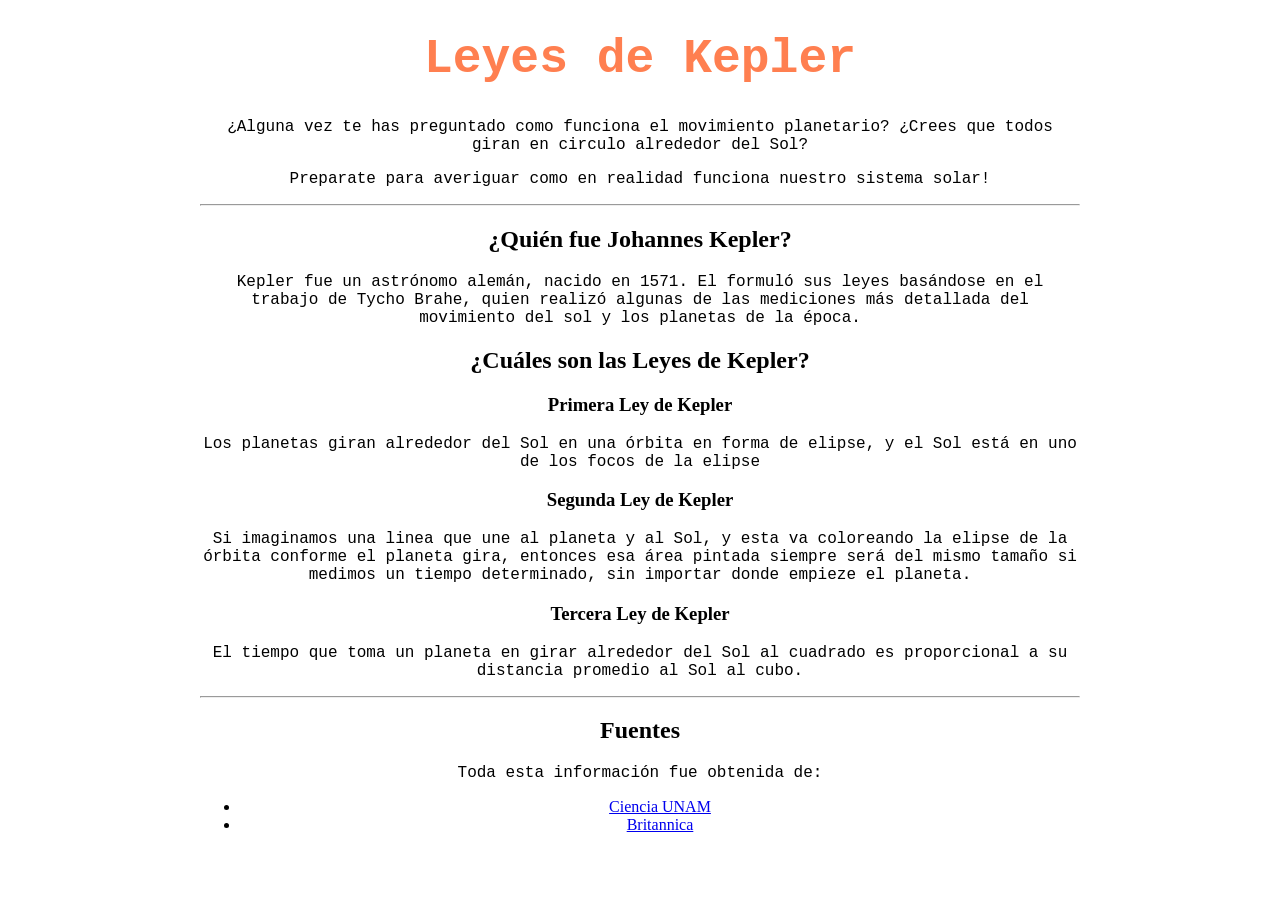
==== index.html @ fdb9a575 "Rename WebPage.html to index.html Cambio nombre para poder implementar la página con Github Pages" ====
<!-- using WGLMakie, JSServe
WGLMakie.activate!() -->
<!DOCTYPE html>
<html lang="esp">
    <head>
        <title>Leyes de Kepler</title>
        <link rel="stylesheet" href="styles.css">
        <style>
            body {
                margin: auto 200px;
                margin-top: auto;
                color:black;
                border: 2px;
                padding: auto;
                text-align: center;
            }

            h1 {
                color:coral;
                font-size: 300%;
                text-align: center;
            }

            p {
                color:black;
                font-size: medium;
                text-align: center;
            }
        </style>
    </head>

    <body>
        <h1>Leyes de Kepler</h1>
        <p> ¿Alguna vez te has preguntado como funciona el movimiento planetario? ¿Crees que todos giran en circulo alrededor del Sol? </p>
        <p> Preparate para averiguar como en realidad funciona nuestro sistema solar!</p>
        <hr>
        <h2> ¿Quién fue Johannes Kepler? </h2>
            <p> Kepler fue un astrónomo alemán, nacido en 1571. El formuló sus leyes basándose en el trabajo de Tycho Brahe, 
                quien realizó algunas de las mediciones más detallada del movimiento del sol y los planetas de la época. 
                
            </p>
        <h2> ¿Cuáles son las Leyes de Kepler? </h2>
            <h3> Primera Ley de Kepler </h3>
                <p> Los planetas giran alrededor del Sol en una órbita en forma de elipse, y el Sol está en uno de los focos de la elipse </p>
            <h3> Segunda Ley de Kepler </h3>
                <p> Si imaginamos una linea que une al planeta y al Sol, y esta va coloreando la elipse de la órbita conforme el planeta gira, 
                entonces esa área pintada siempre será del mismo tamaño si medimos un tiempo determinado, sin importar donde empieze el planeta. </p>
            <h3> Tercera Ley de Kepler </h3>
            <p> El tiempo que toma un planeta en girar alrededor del Sol al cuadrado es proporcional a su distancia promedio al Sol al cubo. </p>
        <hr>
        <h2 text-align:left> Fuentes </h2>
            <p> Toda esta información fue obtenida de: </p>
                <ul>
                    <li> <a href = "https://ciencia.unam.mx/leer/1184/johannes-kepler-y-las-leyes-del-movimiento-planetario"> Ciencia UNAM </a></li>
                    <li> <a href = "https://www.britannica.com/biography/Johannes-Kepler"> Britannica </a> </li>
                </ul>
        </body>
</html>
---- styles.css ----
body {
    color:burlywood;
    border: 2px;
    padding: auto;
}

h1 {
    color:coral;
    font-family: 'Courier New', Courier, monospace;
    font-size: large;
}

p {
    color:black;
    font-family: 'Courier New', Courier, monospace;
    font-size: medium;
}
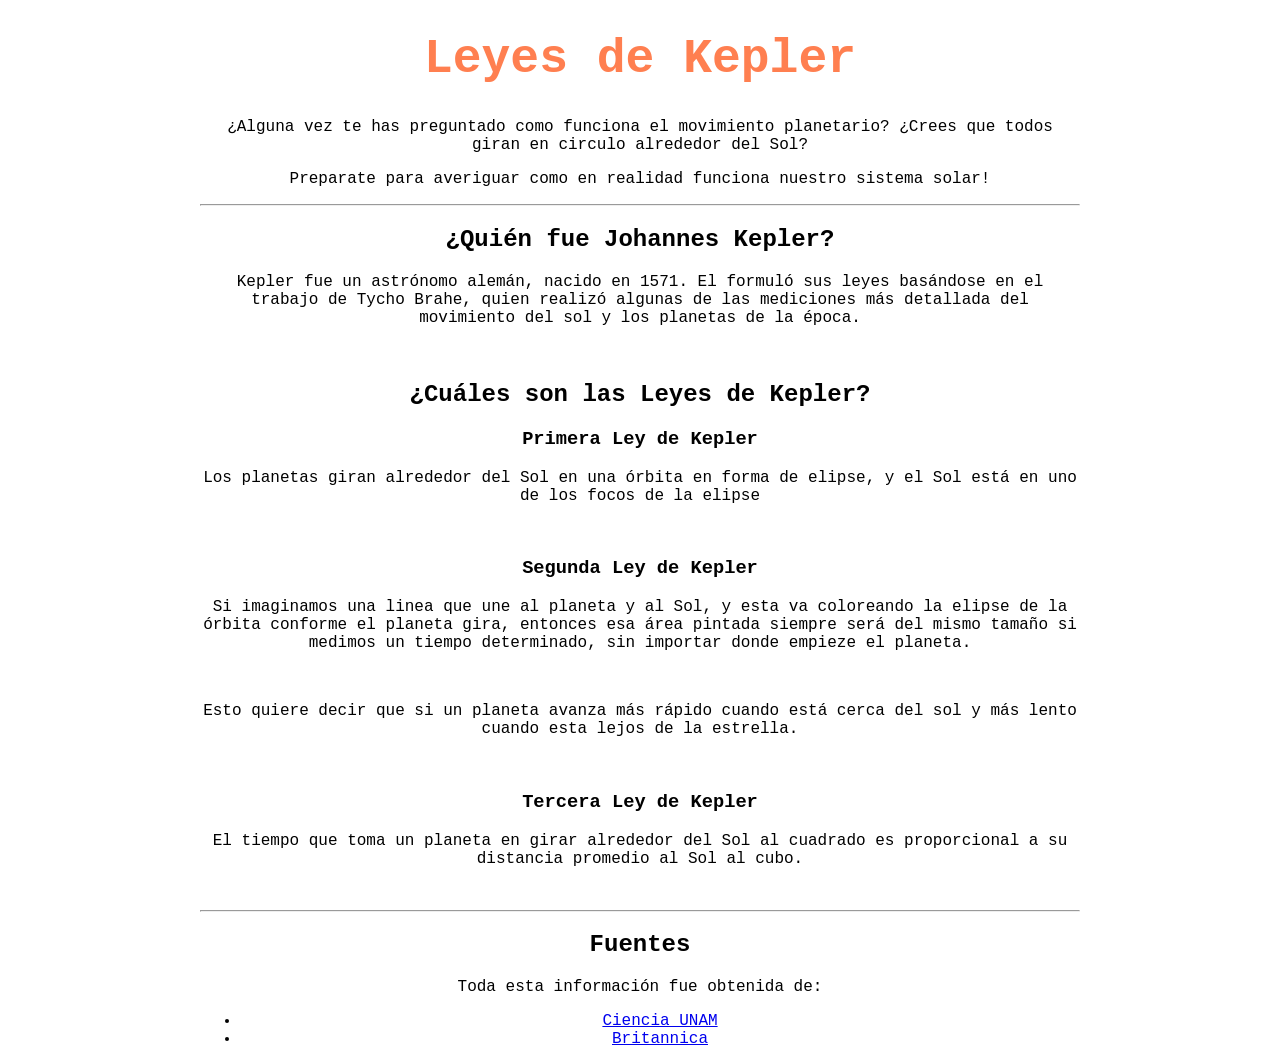
==== commit 34636e54: "Corrigo código para añadir imágenes" ====
--- a/index.html
+++ b/index.html
@@ -26,6 +26,10 @@
                 font-size: medium;
                 text-align: center;
             }
+            title {
+                margin: auto;
+
+            }
         </style>
     </head>
 
@@ -36,17 +40,24 @@
         <hr>
         <h2> ¿Quién fue Johannes Kepler? </h2>
             <p> Kepler fue un astrónomo alemán, nacido en 1571. El formuló sus leyes basándose en el trabajo de Tycho Brahe, 
-                quien realizó algunas de las mediciones más detallada del movimiento del sol y los planetas de la época. 
-                
+                quien realizó algunas de las mediciones más detallada del movimiento del sol y los planetas de la época.     
             </p>
+            <img source="Web-Kepler/imagenes/kepler.png">
         <h2> ¿Cuáles son las Leyes de Kepler? </h2>
             <h3> Primera Ley de Kepler </h3>
                 <p> Los planetas giran alrededor del Sol en una órbita en forma de elipse, y el Sol está en uno de los focos de la elipse </p>
+                <img source="Web-Kepler/imagenes/ley1.png">
+                <img source="Web-Kepler/imagenes/sep1.png">
             <h3> Segunda Ley de Kepler </h3>
                 <p> Si imaginamos una linea que une al planeta y al Sol, y esta va coloreando la elipse de la órbita conforme el planeta gira, 
                 entonces esa área pintada siempre será del mismo tamaño si medimos un tiempo determinado, sin importar donde empieze el planeta. </p>
+                <img source="Web-Kepler/imagenes/ley2.png">
+                <p> Esto quiere decir que si un planeta avanza más rápido cuando está cerca del sol y más lento cuando esta lejos de la estrella. </p>
+                <img source="Web-Kepler/imagenes/sep2.png">
             <h3> Tercera Ley de Kepler </h3>
             <p> El tiempo que toma un planeta en girar alrededor del Sol al cuadrado es proporcional a su distancia promedio al Sol al cubo. </p>
+            <img source="Web-Kepler/imagenes/ley3.png">
+            <img source="Web-Kepler/imagenes/sep3.png">
         <hr>
         <h2 text-align:left> Fuentes </h2>
             <p> Toda esta información fue obtenida de: </p>
--- a/styles.css
+++ b/styles.css
@@ -2,6 +2,7 @@
     color:burlywood;
     border: 2px;
     padding: auto;
+    font-family: 'Courier New', Courier, monospace;
 }
 
 h1 {
@@ -14,4 +15,7 @@
     color:black;
     font-family: 'Courier New', Courier, monospace;
     font-size: medium;
+}
+title {
+    font-family: 'Courier New', Courier, monospace;
 }
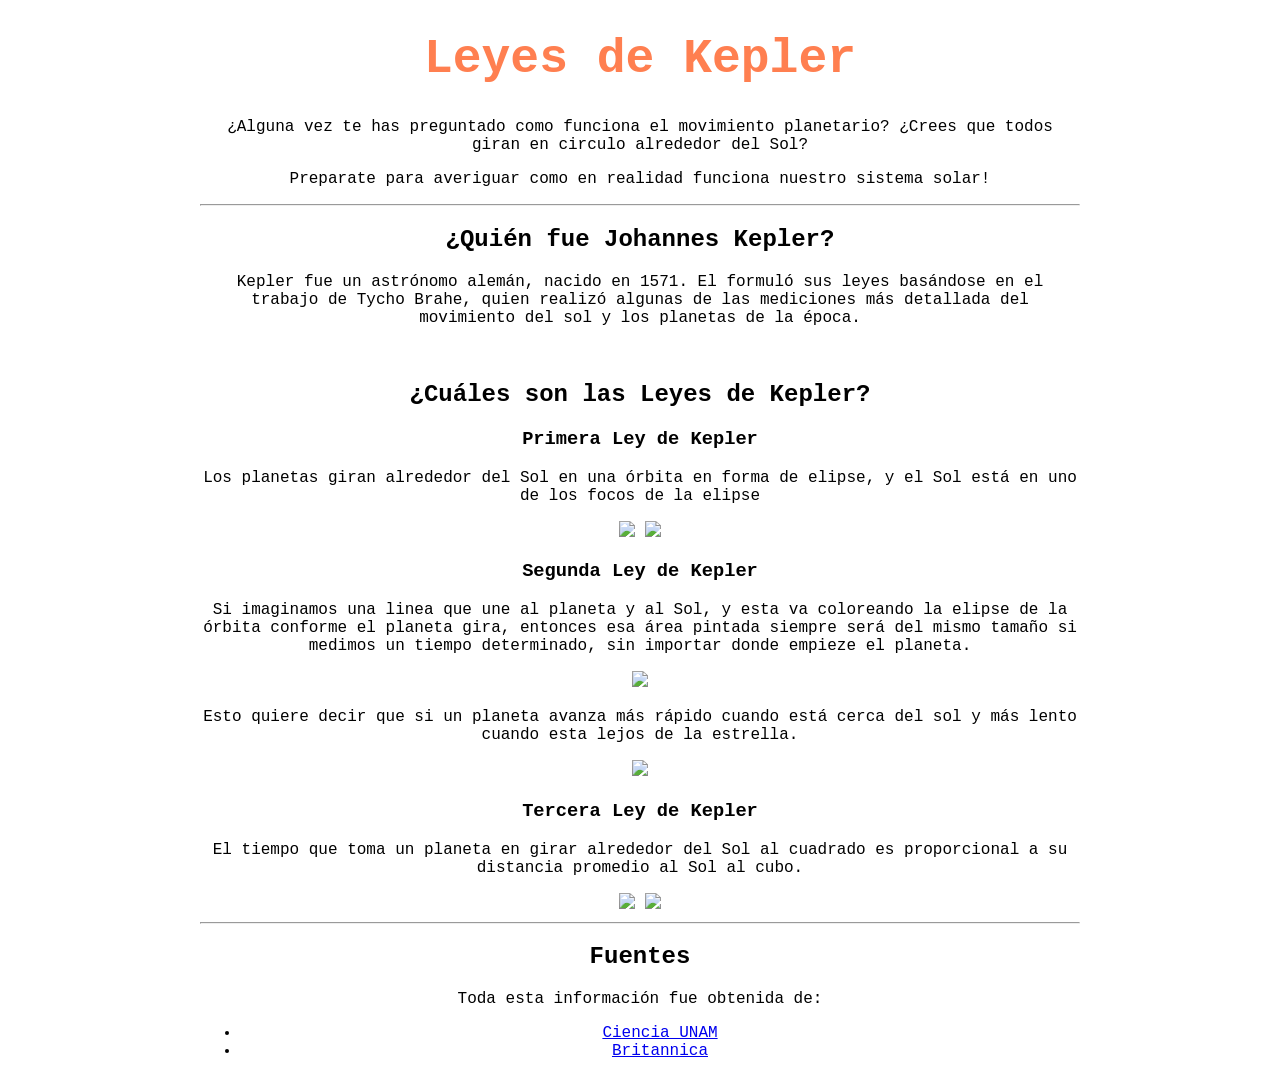
==== commit df14f4a3: "Update index.html" ====
--- a/index.html
+++ b/index.html
@@ -46,18 +46,18 @@
         <h2> ¿Cuáles son las Leyes de Kepler? </h2>
             <h3> Primera Ley de Kepler </h3>
                 <p> Los planetas giran alrededor del Sol en una órbita en forma de elipse, y el Sol está en uno de los focos de la elipse </p>
-                <img source="Web-Kepler/imagenes/ley1.png">
-                <img source="Web-Kepler/imagenes/sep1.png">
+                <img src="Web-Kepler/imagenes/ley1.png">
+                <img src="Web-Kepler/imagenes/sep1.png">
             <h3> Segunda Ley de Kepler </h3>
                 <p> Si imaginamos una linea que une al planeta y al Sol, y esta va coloreando la elipse de la órbita conforme el planeta gira, 
                 entonces esa área pintada siempre será del mismo tamaño si medimos un tiempo determinado, sin importar donde empieze el planeta. </p>
-                <img source="Web-Kepler/imagenes/ley2.png">
+                <img src="Web-Kepler/imagenes/ley2.png">
                 <p> Esto quiere decir que si un planeta avanza más rápido cuando está cerca del sol y más lento cuando esta lejos de la estrella. </p>
-                <img source="Web-Kepler/imagenes/sep2.png">
+                <img src="Web-Kepler/imagenes/sep2.png">
             <h3> Tercera Ley de Kepler </h3>
             <p> El tiempo que toma un planeta en girar alrededor del Sol al cuadrado es proporcional a su distancia promedio al Sol al cubo. </p>
-            <img source="Web-Kepler/imagenes/ley3.png">
-            <img source="Web-Kepler/imagenes/sep3.png">
+            <img src="Web-Kepler/imagenes/ley3.png">
+            <img src="Web-Kepler/imagenes/sep3.png">
         <hr>
         <h2 text-align:left> Fuentes </h2>
             <p> Toda esta información fue obtenida de: </p>
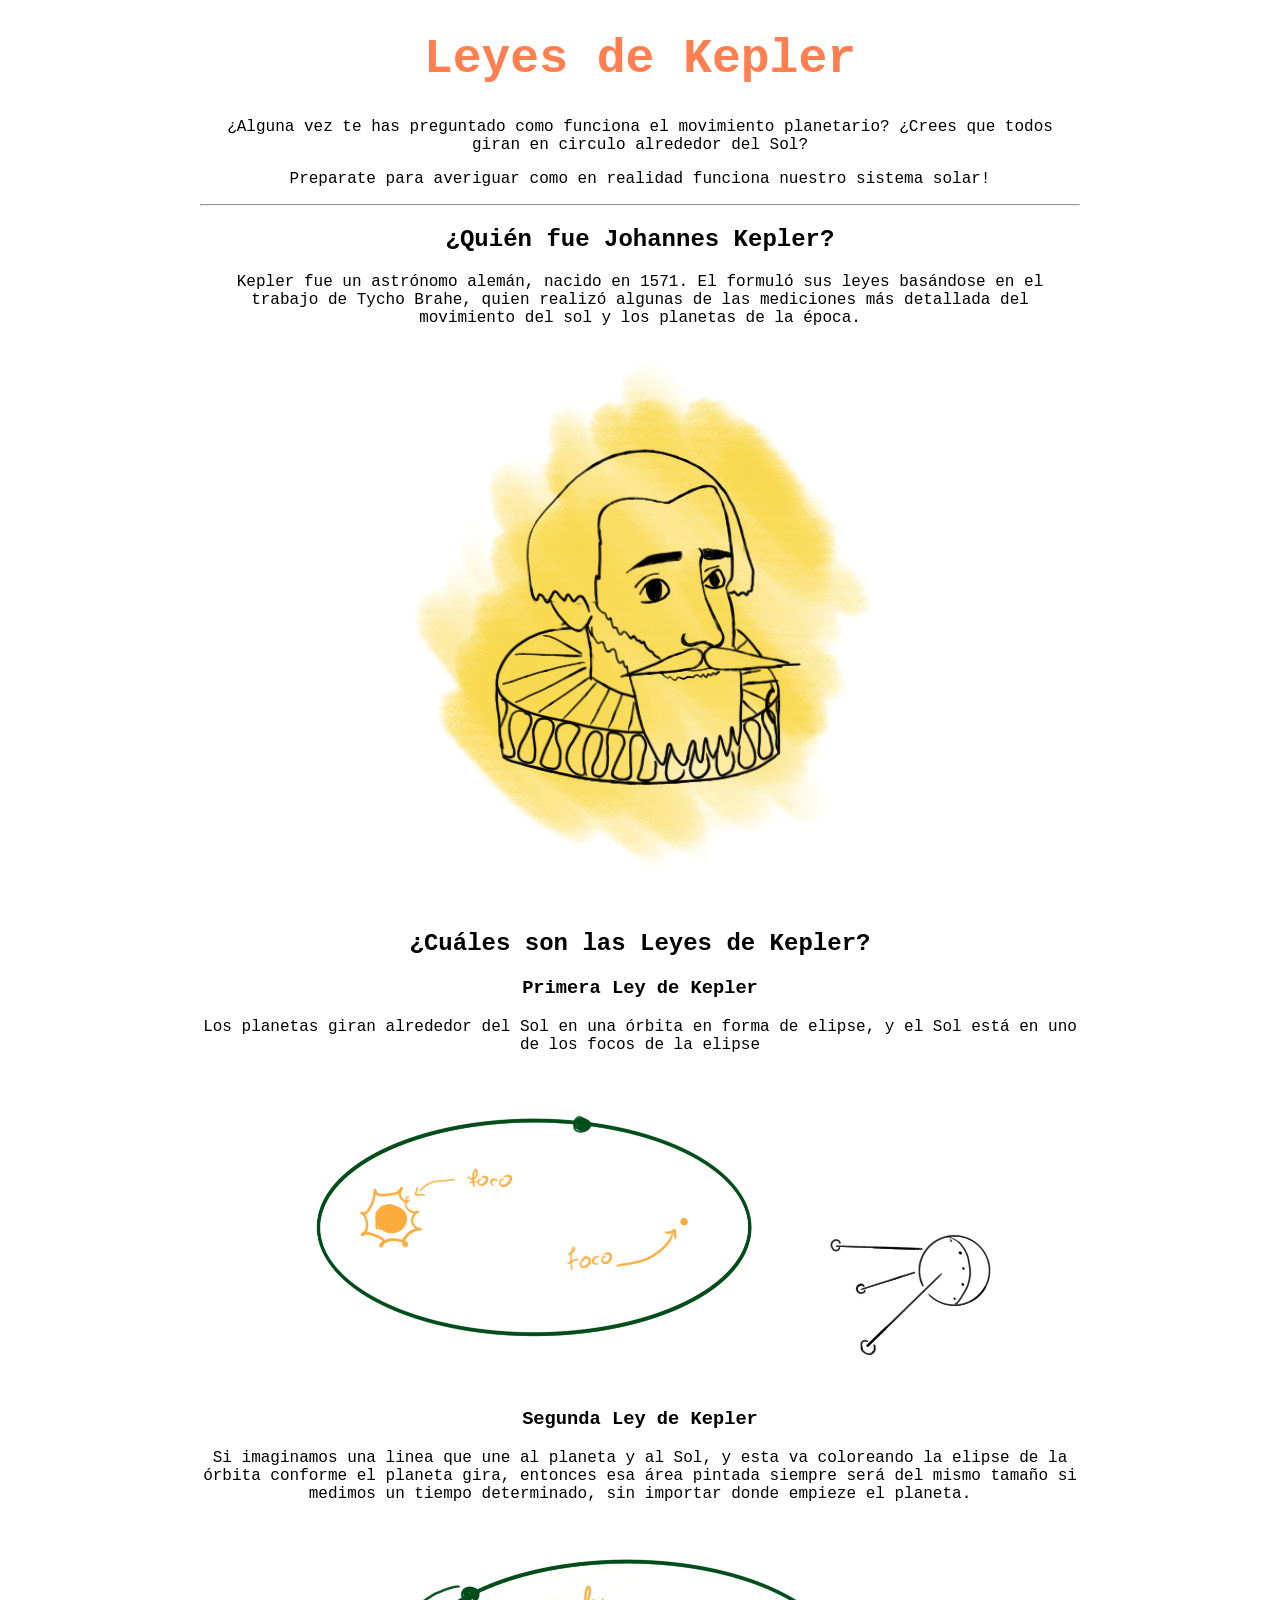
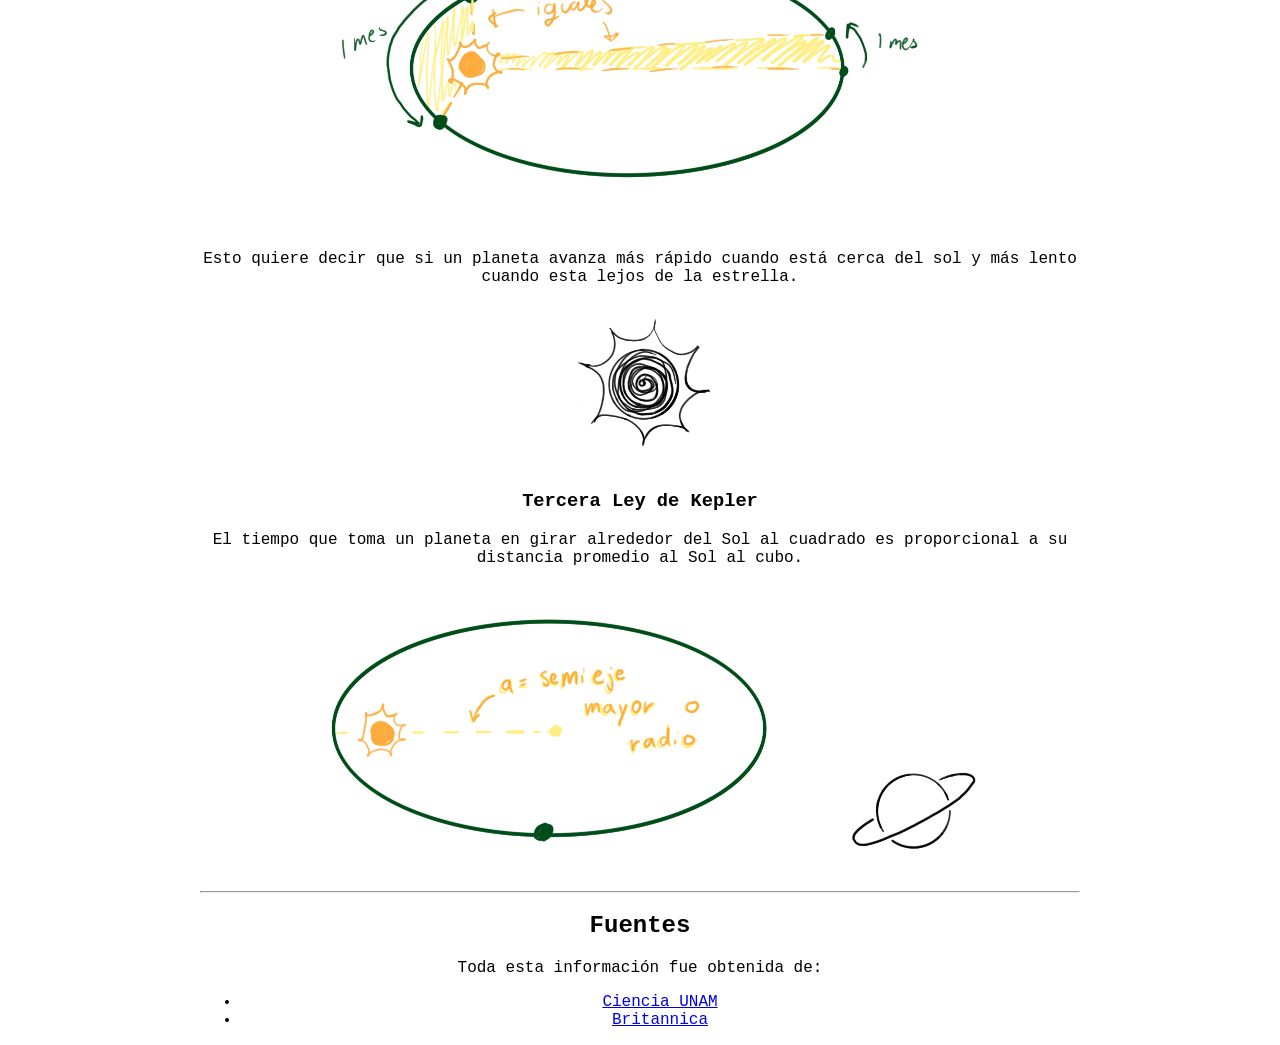
==== commit f755ead5: "Update index.html" ====
--- a/index.html
+++ b/index.html
@@ -42,22 +42,22 @@
             <p> Kepler fue un astrónomo alemán, nacido en 1571. El formuló sus leyes basándose en el trabajo de Tycho Brahe, 
                 quien realizó algunas de las mediciones más detallada del movimiento del sol y los planetas de la época.     
             </p>
-            <img source="Web-Kepler/imagenes/kepler.png">
+            <img src="imagenes/kepler.png">
         <h2> ¿Cuáles son las Leyes de Kepler? </h2>
             <h3> Primera Ley de Kepler </h3>
                 <p> Los planetas giran alrededor del Sol en una órbita en forma de elipse, y el Sol está en uno de los focos de la elipse </p>
-                <img src="Web-Kepler/imagenes/ley1.png">
-                <img src="Web-Kepler/imagenes/sep1.png">
+                <img src="imagenes/ley1.png">
+                <img src="imagenes/sep1.png">
             <h3> Segunda Ley de Kepler </h3>
                 <p> Si imaginamos una linea que une al planeta y al Sol, y esta va coloreando la elipse de la órbita conforme el planeta gira, 
                 entonces esa área pintada siempre será del mismo tamaño si medimos un tiempo determinado, sin importar donde empieze el planeta. </p>
-                <img src="Web-Kepler/imagenes/ley2.png">
+                <img src="imagenes/ley2.png">
                 <p> Esto quiere decir que si un planeta avanza más rápido cuando está cerca del sol y más lento cuando esta lejos de la estrella. </p>
-                <img src="Web-Kepler/imagenes/sep2.png">
+                <img src="imagenes/sep2.png">
             <h3> Tercera Ley de Kepler </h3>
             <p> El tiempo que toma un planeta en girar alrededor del Sol al cuadrado es proporcional a su distancia promedio al Sol al cubo. </p>
-            <img src="Web-Kepler/imagenes/ley3.png">
-            <img src="Web-Kepler/imagenes/sep3.png">
+            <img src="imagenes/ley3.png">
+            <img src="imagenes/sep3.png">
         <hr>
         <h2 text-align:left> Fuentes </h2>
             <p> Toda esta información fue obtenida de: </p>
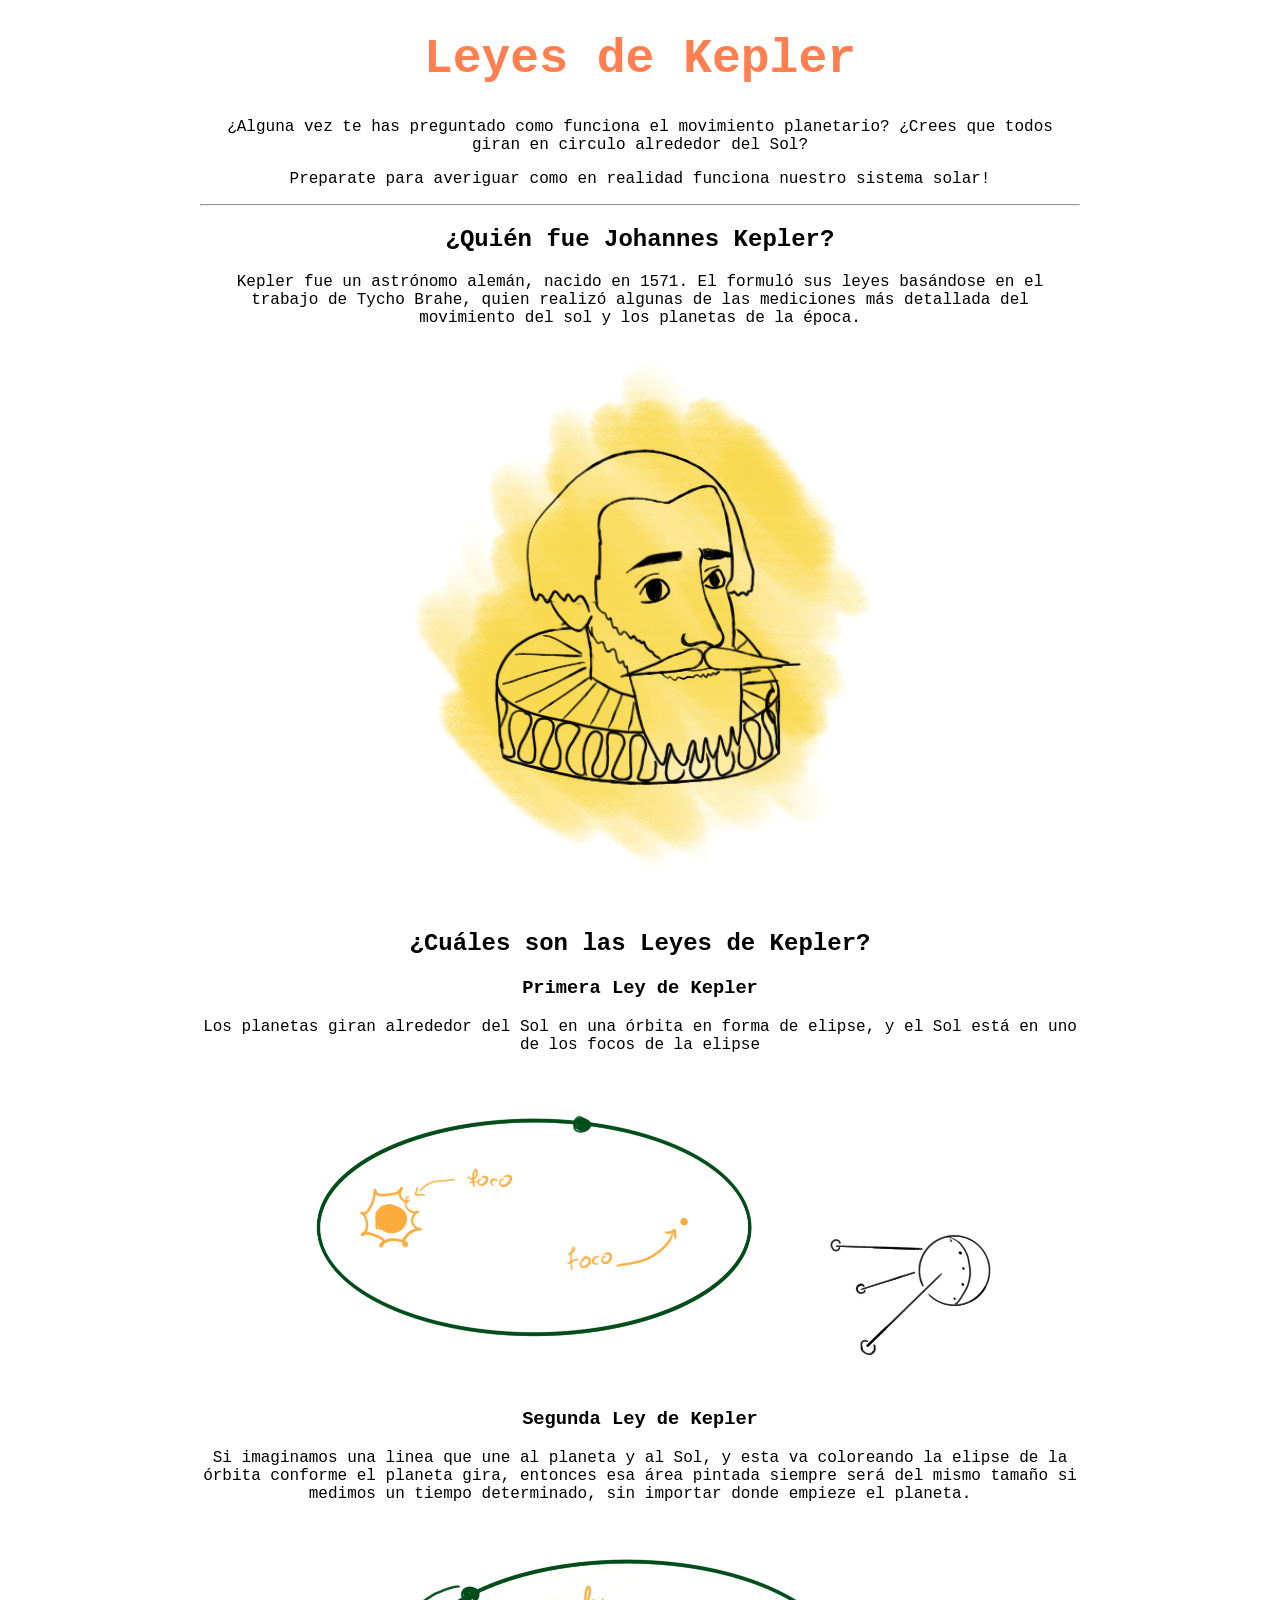
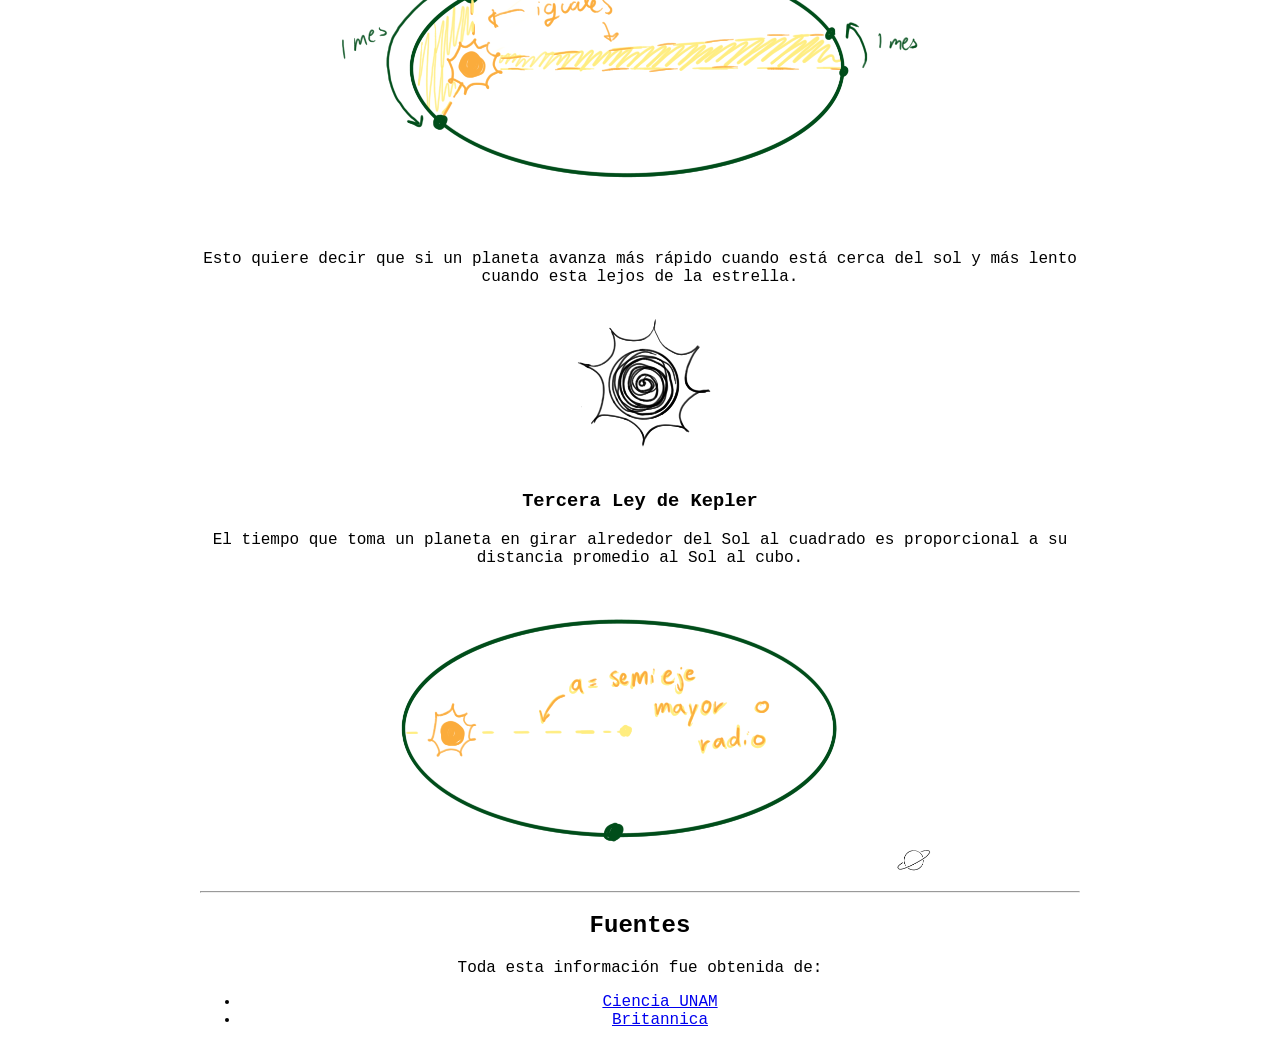
==== commit 22636aba: "Prueba de tamaño de imagenes" ====
--- a/index.html
+++ b/index.html
@@ -57,7 +57,7 @@
             <h3> Tercera Ley de Kepler </h3>
             <p> El tiempo que toma un planeta en girar alrededor del Sol al cuadrado es proporcional a su distancia promedio al Sol al cubo. </p>
             <img src="imagenes/ley3.png">
-            <img src="imagenes/sep3.png">
+            <img src="imagenes/sep3.png" width="50" >
         <hr>
         <h2 text-align:left> Fuentes </h2>
             <p> Toda esta información fue obtenida de: </p>
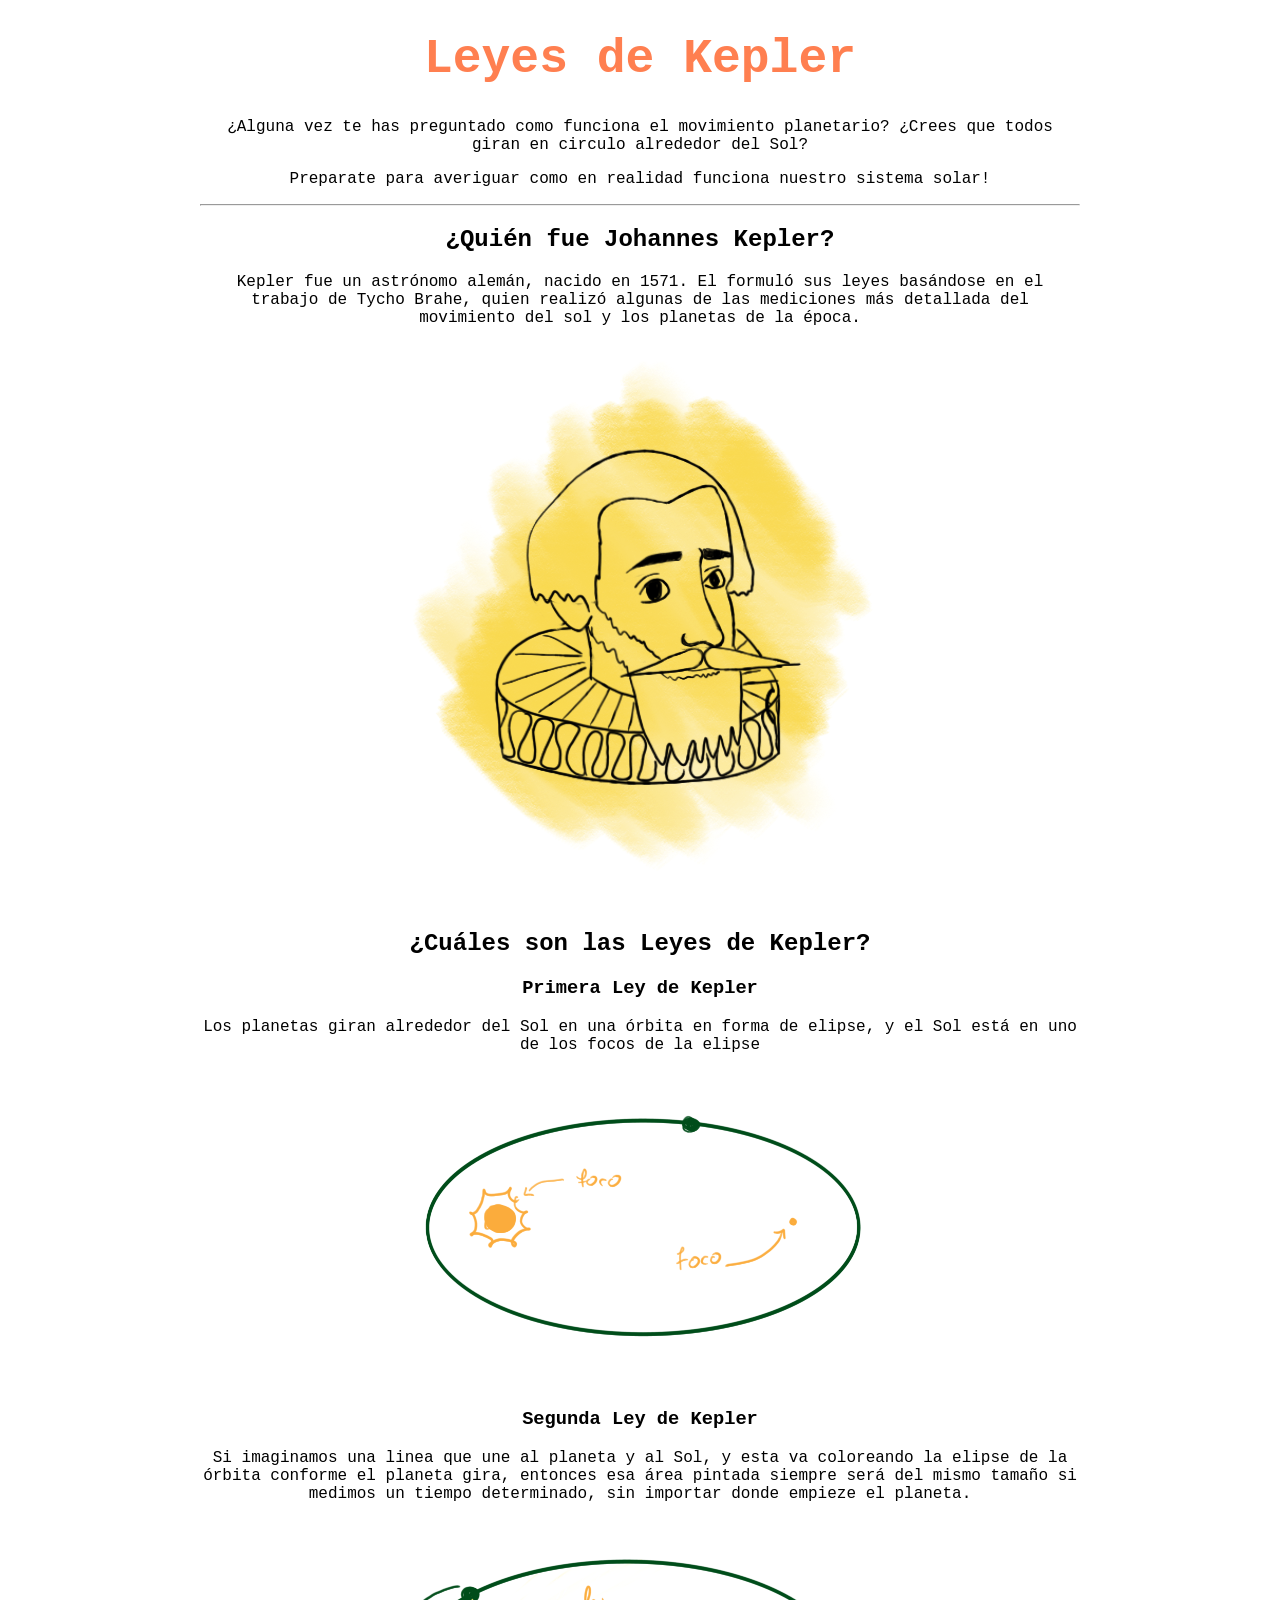
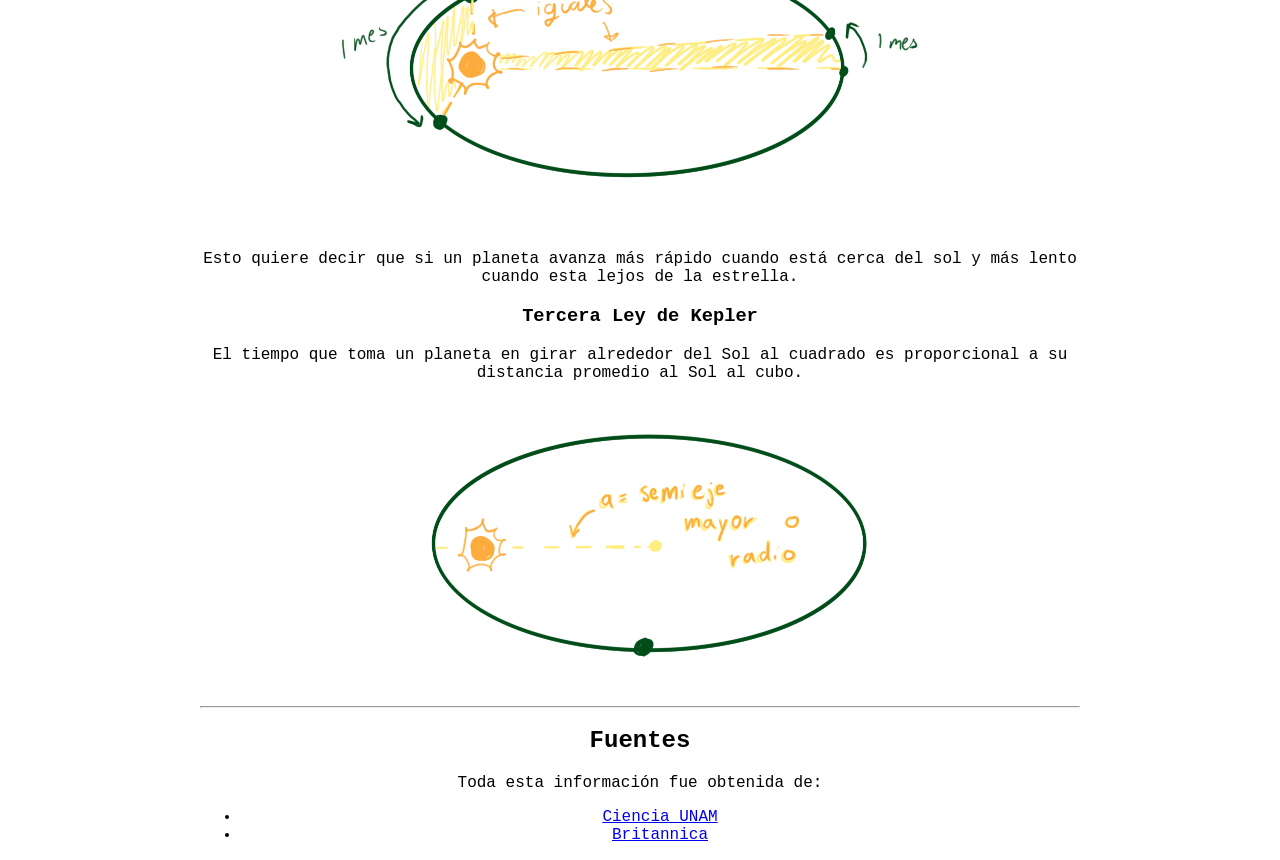
==== commit 34f9d802: "Update index.html" ====
--- a/index.html
+++ b/index.html
@@ -47,17 +47,17 @@
             <h3> Primera Ley de Kepler </h3>
                 <p> Los planetas giran alrededor del Sol en una órbita en forma de elipse, y el Sol está en uno de los focos de la elipse </p>
                 <img src="imagenes/ley1.png">
-                <img src="imagenes/sep1.png">
+              <!--  <img src="imagenes/sep1.png">-->
             <h3> Segunda Ley de Kepler </h3>
                 <p> Si imaginamos una linea que une al planeta y al Sol, y esta va coloreando la elipse de la órbita conforme el planeta gira, 
                 entonces esa área pintada siempre será del mismo tamaño si medimos un tiempo determinado, sin importar donde empieze el planeta. </p>
                 <img src="imagenes/ley2.png">
                 <p> Esto quiere decir que si un planeta avanza más rápido cuando está cerca del sol y más lento cuando esta lejos de la estrella. </p>
-                <img src="imagenes/sep2.png">
+              <!--  <img src="imagenes/sep2.png">-->
             <h3> Tercera Ley de Kepler </h3>
             <p> El tiempo que toma un planeta en girar alrededor del Sol al cuadrado es proporcional a su distancia promedio al Sol al cubo. </p>
             <img src="imagenes/ley3.png">
-            <img src="imagenes/sep3.png" width="50" >
+            <!--<img src="imagenes/sep3.png" width="50" >-->
         <hr>
         <h2 text-align:left> Fuentes </h2>
             <p> Toda esta información fue obtenida de: </p>
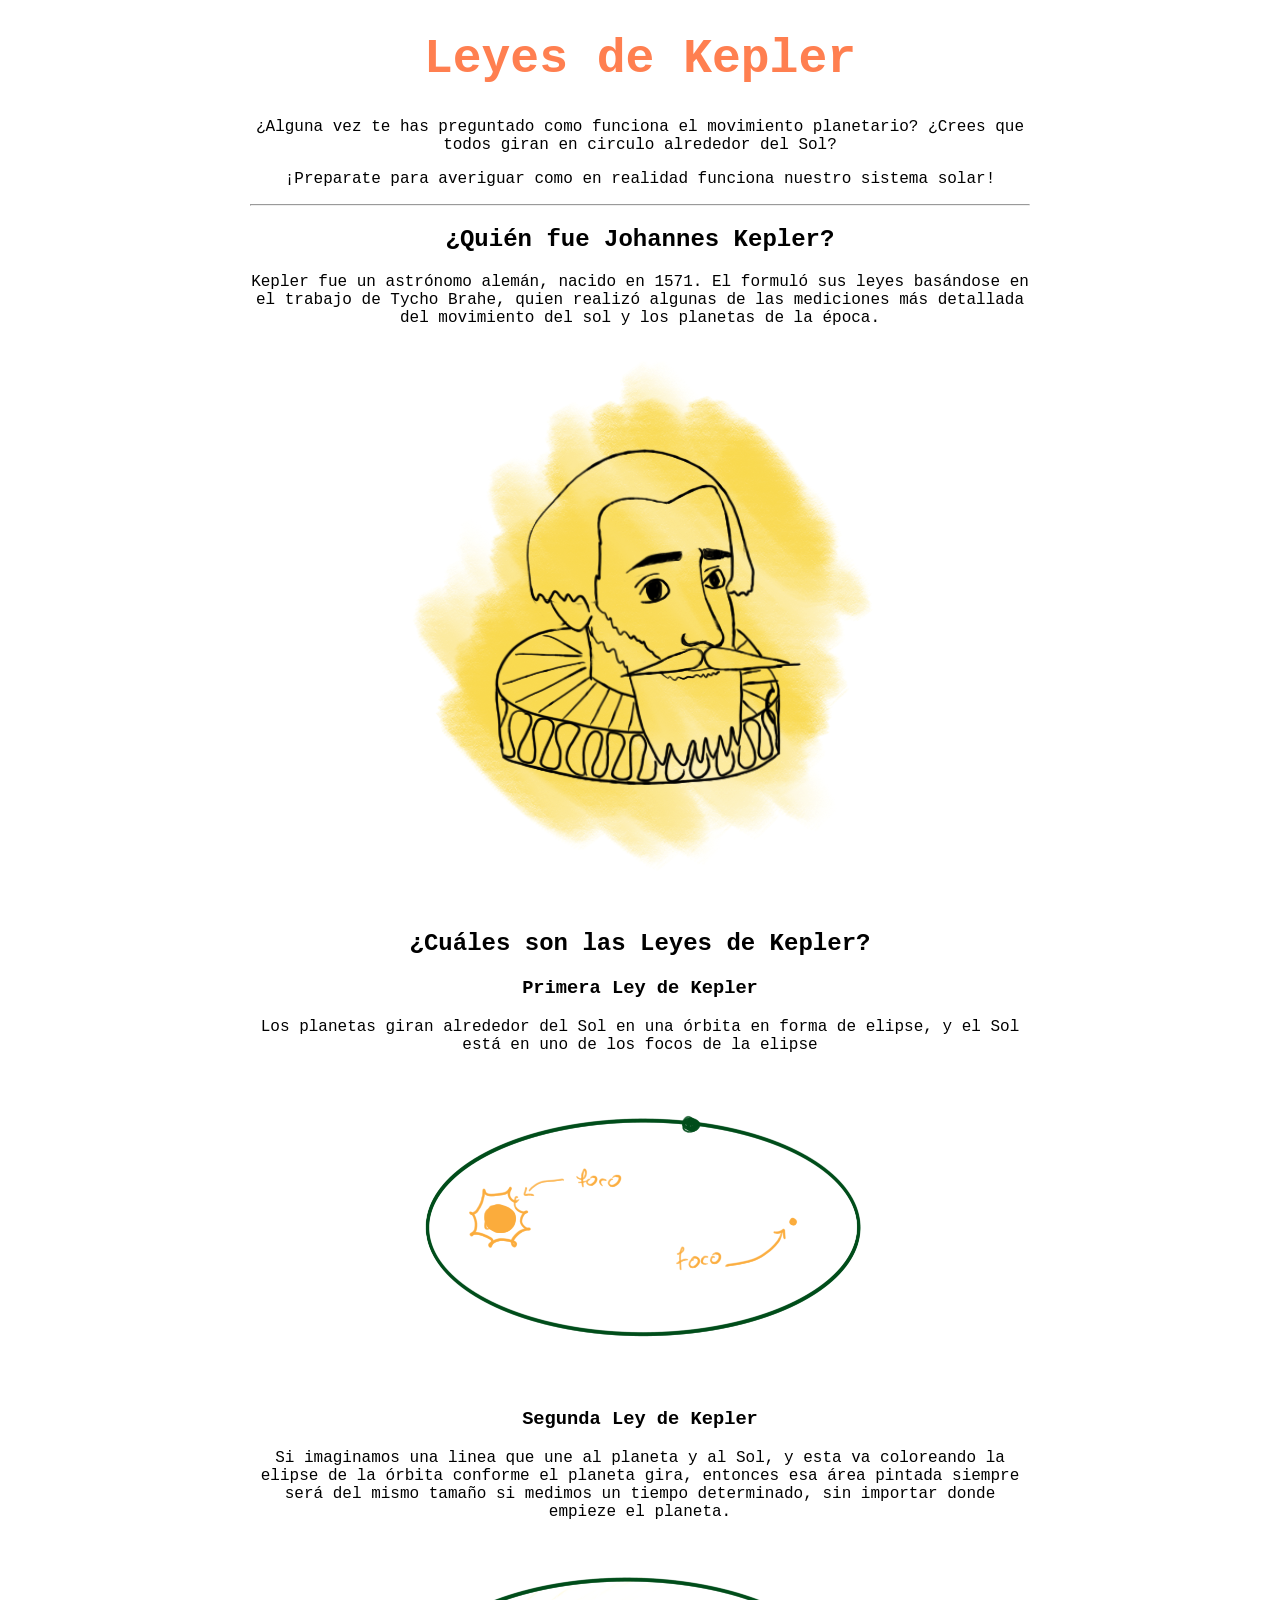
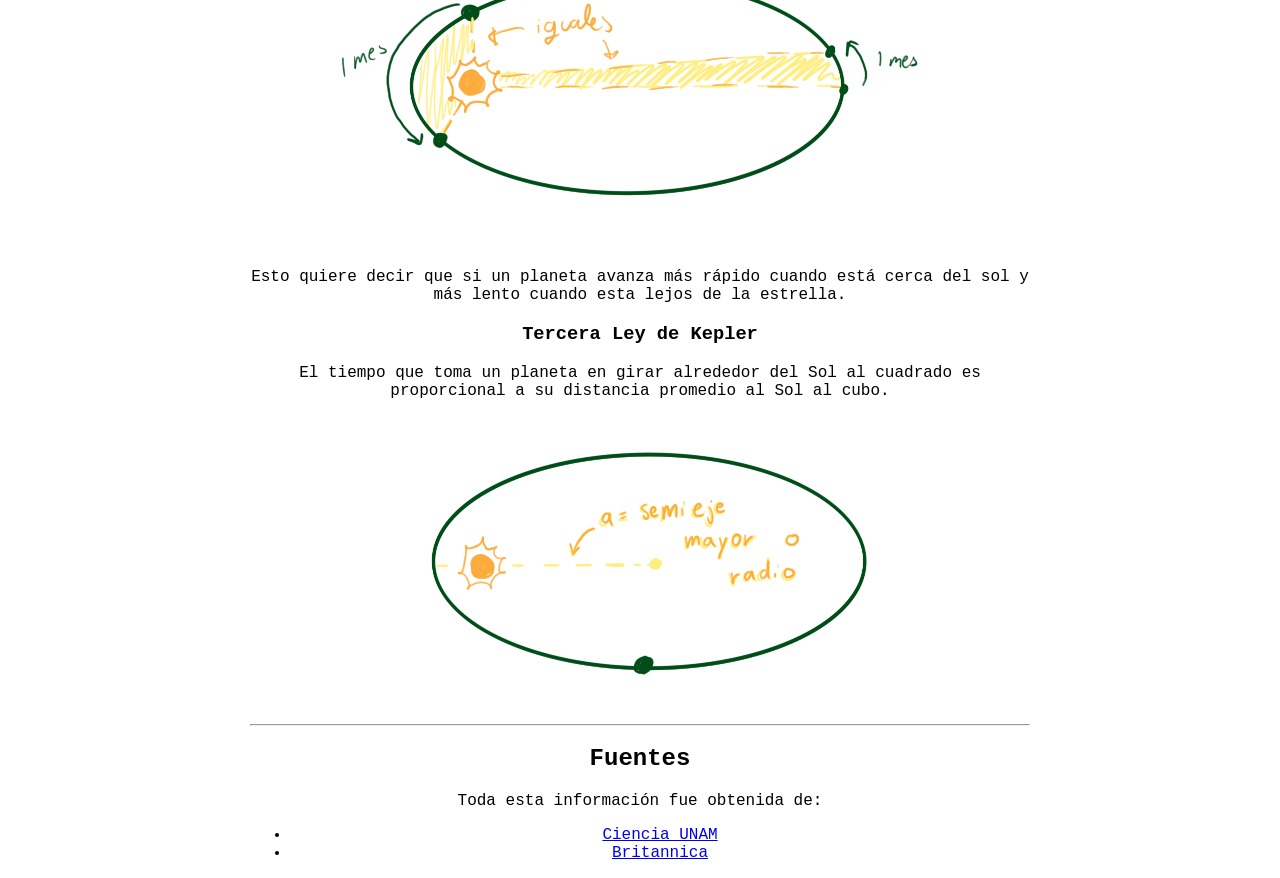
==== commit 65eb43ea: "Update index.html correciones de ortigrafia y estilo" ====
--- a/index.html
+++ b/index.html
@@ -7,7 +7,7 @@
         <link rel="stylesheet" href="styles.css">
         <style>
             body {
-                margin: auto 200px;
+                margin: auto 250px;
                 margin-top: auto;
                 color:black;
                 border: 2px;
@@ -36,7 +36,7 @@
     <body>
         <h1>Leyes de Kepler</h1>
         <p> ¿Alguna vez te has preguntado como funciona el movimiento planetario? ¿Crees que todos giran en circulo alrededor del Sol? </p>
-        <p> Preparate para averiguar como en realidad funciona nuestro sistema solar!</p>
+        <p> ¡Preparate para averiguar como en realidad funciona nuestro sistema solar!</p>
         <hr>
         <h2> ¿Quién fue Johannes Kepler? </h2>
             <p> Kepler fue un astrónomo alemán, nacido en 1571. El formuló sus leyes basándose en el trabajo de Tycho Brahe, 
